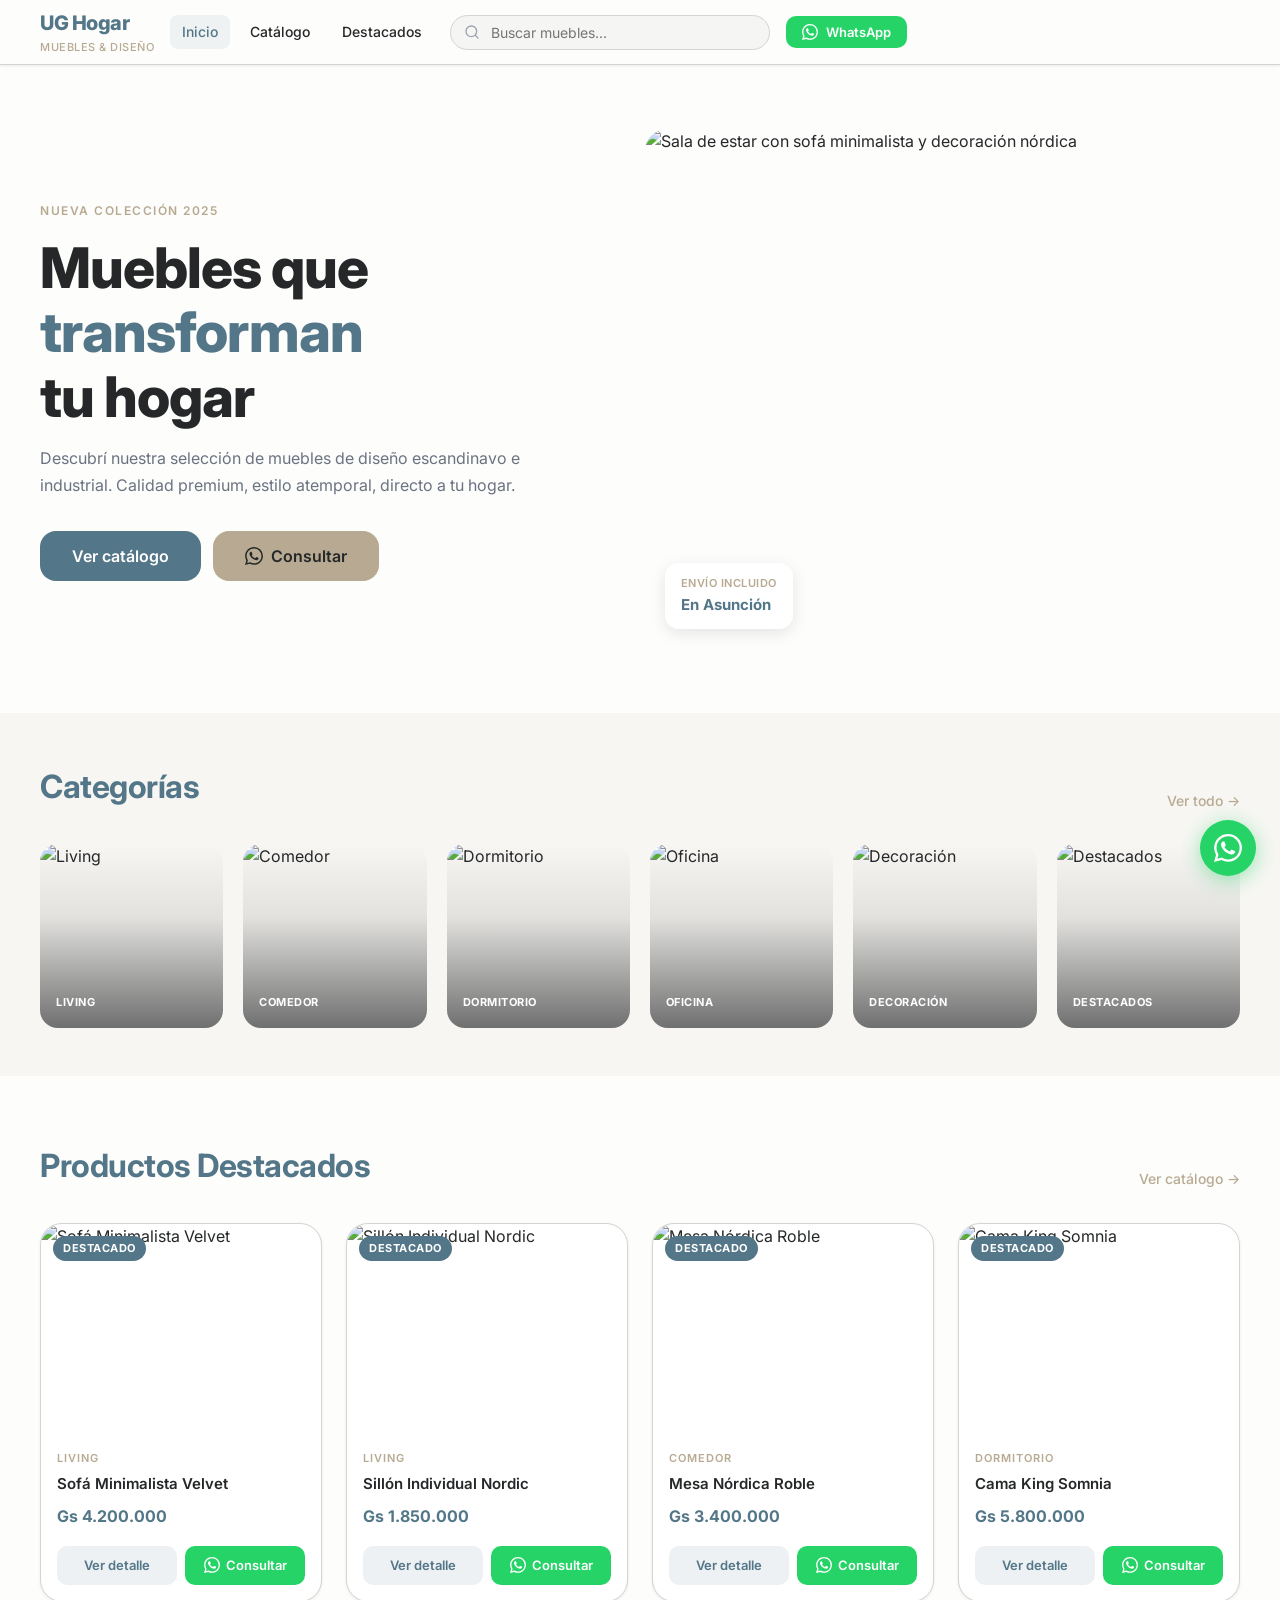
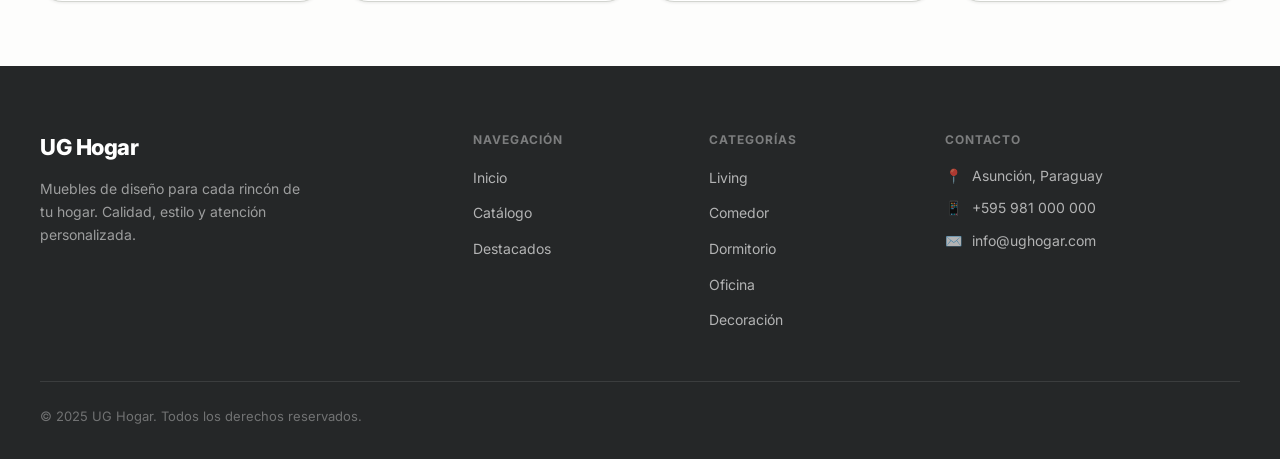
==== index.html @ c54aaab2 "first commit" ====
<!DOCTYPE html>
<html lang="es">
<head>
  <meta charset="UTF-8" />
  <meta name="viewport" content="width=device-width, initial-scale=1.0" />
  <title>UG Hogar — Catálogo de Muebles</title>
  <meta name="description" content="Descubrí nuestra colección de muebles modernos para cada ambiente del hogar. Contactanos por WhatsApp." />
  <link rel="preconnect" href="https://fonts.googleapis.com" />
  <link rel="preconnect" href="https://fonts.gstatic.com" crossorigin />
  <link href="https://fonts.googleapis.com/css2?family=Inter:wght@400;500;600;700;800&display=swap" rel="stylesheet" />
  <link rel="stylesheet" href="assets/css/styles.css" />
</head>
<body data-page="home">

  <!-- ===== HEADER ===== -->
  <header class="header">
    <div class="container">
      <div class="header__inner">
        <a href="index.html" class="header__logo">
          <div>
            <div class="header__logo-text">UG Hogar</div>
            <div class="header__logo-sub">Muebles & Diseño</div>
          </div>
        </a>

        <nav class="header__nav" aria-label="Navegación principal">
          <a href="index.html" class="header__nav-link header__nav-link--active">Inicio</a>
          <a href="pages/catalog.html" class="header__nav-link">Catálogo</a>
          <a href="pages/catalog.html?category=Destacados" class="header__nav-link">Destacados</a>
        </nav>

        <div class="header__search">
          <svg class="header__search-icon" width="16" height="16" viewBox="0 0 24 24" fill="none" stroke="currentColor" stroke-width="2" stroke-linecap="round" stroke-linejoin="round" aria-hidden="true">
            <circle cx="11" cy="11" r="8"/><path d="m21 21-4.35-4.35"/>
          </svg>
          <input
            type="search"
            class="header__search-input"
            placeholder="Buscar muebles..."
            aria-label="Buscar productos"
            id="header-search"
          />
        </div>

        <a
          href="https://wa.me/595981000000"
          class="btn btn--whatsapp btn--sm header__cta"
          target="_blank"
          rel="noopener"
          aria-label="Contactar por WhatsApp"
        >
          <svg width="16" height="16" viewBox="0 0 24 24" fill="currentColor" aria-hidden="true"><path d="M17.472 14.382c-.297-.149-1.758-.867-2.03-.967-.273-.099-.471-.148-.67.15-.197.297-.767.966-.94 1.164-.173.199-.347.223-.644.075-.297-.15-1.255-.463-2.39-1.475-.883-.788-1.48-1.761-1.653-2.059-.173-.297-.018-.458.13-.606.134-.133.298-.347.446-.52.149-.174.198-.298.298-.497.099-.198.05-.371-.025-.52-.075-.149-.669-1.612-.916-2.207-.242-.579-.487-.5-.669-.51-.173-.008-.371-.01-.57-.01-.198 0-.52.074-.792.372-.272.297-1.04 1.016-1.04 2.479 0 1.462 1.065 2.875 1.213 3.074.149.198 2.096 3.2 5.077 4.487.709.306 1.262.489 1.694.625.712.227 1.36.195 1.871.118.571-.085 1.758-.719 2.006-1.413.248-.694.248-1.289.173-1.413-.074-.124-.272-.198-.57-.347m-5.421 7.403h-.004a9.87 9.87 0 01-5.031-1.378l-.361-.214-3.741.982.998-3.648-.235-.374a9.86 9.86 0 01-1.51-5.26c.001-5.45 4.436-9.884 9.888-9.884 2.64 0 5.122 1.03 6.988 2.898a9.825 9.825 0 012.893 6.994c-.003 5.45-4.437 9.884-9.885 9.884m8.413-18.297A11.815 11.815 0 0012.05 0C5.495 0 .16 5.335.157 11.892c0 2.096.547 4.142 1.588 5.945L.057 24l6.305-1.654a11.882 11.882 0 005.683 1.448h.005c6.554 0 11.89-5.335 11.893-11.893a11.821 11.821 0 00-3.48-8.413z"/></svg>
          WhatsApp
        </a>

        <button class="header__menu-btn" id="menu-btn" aria-label="Abrir menú">
          <svg width="22" height="22" viewBox="0 0 24 24" fill="none" stroke="currentColor" stroke-width="2" stroke-linecap="round" stroke-linejoin="round" aria-hidden="true">
            <line x1="3" y1="6" x2="21" y2="6"/><line x1="3" y1="12" x2="21" y2="12"/><line x1="3" y1="18" x2="21" y2="18"/>
          </svg>
        </button>
      </div>
    </div>
  </header>

  <!-- ===== MOBILE MENU ===== -->
  <div class="mobile-menu" id="mobile-menu" role="dialog" aria-label="Menú de navegación">
    <div class="mobile-menu__panel">
      <button class="mobile-menu__close" id="menu-close" aria-label="Cerrar menú">
        <svg width="22" height="22" viewBox="0 0 24 24" fill="none" stroke="currentColor" stroke-width="2" stroke-linecap="round" stroke-linejoin="round" aria-hidden="true">
          <line x1="18" y1="6" x2="6" y2="18"/><line x1="6" y1="6" x2="18" y2="18"/>
        </svg>
      </button>
      <a href="index.html" class="mobile-menu__link">Inicio</a>
      <a href="pages/catalog.html" class="mobile-menu__link">Catálogo</a>
      <a href="pages/catalog.html?category=Destacados" class="mobile-menu__link">Destacados</a>
      <a href="https://wa.me/595981000000" class="mobile-menu__link" target="_blank" rel="noopener">WhatsApp</a>
    </div>
  </div>

  <main>
    <!-- ===== HERO ===== -->
    <section class="hero">
      <div class="container">
        <div class="hero__inner">
          <div class="hero__content">
            <span class="hero__eyebrow">Nueva Colección 2025</span>
            <h1 class="hero__title">
              Muebles que<br>
              <span>transforman</span><br>
              tu hogar
            </h1>
            <p class="hero__description">
              Descubrí nuestra selección de muebles de diseño escandinavo e industrial.
              Calidad premium, estilo atemporal, directo a tu hogar.
            </p>
            <div class="hero__actions">
              <a href="pages/catalog.html" class="btn btn--primary btn--lg">
                Ver catálogo
              </a>
              <a
                href="https://wa.me/595981000000?text=Hola,%20me%20gustaría%20conocer%20más%20sobre%20sus%20productos."
                class="btn btn--secondary btn--lg"
                target="_blank"
                rel="noopener"
              >
                <svg width="18" height="18" viewBox="0 0 24 24" fill="currentColor" aria-hidden="true"><path d="M17.472 14.382c-.297-.149-1.758-.867-2.03-.967-.273-.099-.471-.148-.67.15-.197.297-.767.966-.94 1.164-.173.199-.347.223-.644.075-.297-.15-1.255-.463-2.39-1.475-.883-.788-1.48-1.761-1.653-2.059-.173-.297-.018-.458.13-.606.134-.133.298-.347.446-.52.149-.174.198-.298.298-.497.099-.198.05-.371-.025-.52-.075-.149-.669-1.612-.916-2.207-.242-.579-.487-.5-.669-.51-.173-.008-.371-.01-.57-.01-.198 0-.52.074-.792.372-.272.297-1.04 1.016-1.04 2.479 0 1.462 1.065 2.875 1.213 3.074.149.198 2.096 3.2 5.077 4.487.709.306 1.262.489 1.694.625.712.227 1.36.195 1.871.118.571-.085 1.758-.719 2.006-1.413.248-.694.248-1.289.173-1.413-.074-.124-.272-.198-.57-.347m-5.421 7.403h-.004a9.87 9.87 0 01-5.031-1.378l-.361-.214-3.741.982.998-3.648-.235-.374a9.86 9.86 0 01-1.51-5.26c.001-5.45 4.436-9.884 9.888-9.884 2.64 0 5.122 1.03 6.988 2.898a9.825 9.825 0 012.893 6.994c-.003 5.45-4.437 9.884-9.885 9.884m8.413-18.297A11.815 11.815 0 0012.05 0C5.495 0 .16 5.335.157 11.892c0 2.096.547 4.142 1.588 5.945L.057 24l6.305-1.654a11.882 11.882 0 005.683 1.448h.005c6.554 0 11.89-5.335 11.893-11.893a11.821 11.821 0 00-3.48-8.413z"/></svg>
                Consultar
              </a>
            </div>
          </div>

          <div class="hero__image-wrap">
            <img
              src="https://images.unsplash.com/photo-1555041469-a586c61ea9bc?w=1200&q=85"
              alt="Sala de estar con sofá minimalista y decoración nórdica"
              class="hero__image"
              loading="eager"
            />
            <div class="hero__badge">
              <div class="hero__badge-label">Envío incluido</div>
              <div class="hero__badge-value">En Asunción</div>
            </div>
          </div>
        </div>
      </div>
    </section>

    <!-- ===== CATEGORIES ===== -->
    <section class="categories">
      <div class="container">
        <div class="section-header">
          <h2 class="section-header__title">Categorías</h2>
          <a href="pages/catalog.html" class="section-header__link">Ver todo →</a>
        </div>

        <div class="categories__grid">
          <a href="pages/catalog.html?category=Living" class="category-card">
            <img
              src="https://images.unsplash.com/photo-1555041469-a586c61ea9bc?w=400&q=70"
              alt="Living"
              class="category-card__image"
              loading="lazy"
            />
            <div class="category-card__overlay"></div>
            <span class="category-card__label">Living</span>
          </a>

          <a href="pages/catalog.html?category=Comedor" class="category-card">
            <img
              src="https://images.unsplash.com/photo-1617806118233-18e1de247200?w=400&q=70"
              alt="Comedor"
              class="category-card__image"
              loading="lazy"
            />
            <div class="category-card__overlay"></div>
            <span class="category-card__label">Comedor</span>
          </a>

          <a href="pages/catalog.html?category=Dormitorio" class="category-card">
            <img
              src="https://images.unsplash.com/photo-1505693314120-0d443867891c?w=400&q=70"
              alt="Dormitorio"
              class="category-card__image"
              loading="lazy"
            />
            <div class="category-card__overlay"></div>
            <span class="category-card__label">Dormitorio</span>
          </a>

          <a href="pages/catalog.html?category=Oficina" class="category-card">
            <img
              src="https://images.unsplash.com/photo-1593642632559-0c6d3fc62b89?w=400&q=70"
              alt="Oficina"
              class="category-card__image"
              loading="lazy"
            />
            <div class="category-card__overlay"></div>
            <span class="category-card__label">Oficina</span>
          </a>

          <a href="pages/catalog.html?category=Decoración" class="category-card">
            <img
              src="https://images.unsplash.com/photo-1507003211169-0a1dd7228f2d?w=400&q=70"
              alt="Decoración"
              class="category-card__image"
              loading="lazy"
            />
            <div class="category-card__overlay"></div>
            <span class="category-card__label">Decoración</span>
          </a>

          <a href="pages/catalog.html?category=Destacados" class="category-card">
            <img
              src="https://images.unsplash.com/photo-1586023492125-27b2c045efd7?w=400&q=70"
              alt="Destacados"
              class="category-card__image"
              loading="lazy"
            />
            <div class="category-card__overlay"></div>
            <span class="category-card__label">Destacados</span>
          </a>
        </div>
      </div>
    </section>

    <!-- ===== FEATURED PRODUCTS ===== -->
    <section class="featured">
      <div class="container">
        <div class="section-header">
          <h2 class="section-header__title">Productos Destacados</h2>
          <a href="pages/catalog.html" class="section-header__link">Ver catálogo →</a>
        </div>
        <div class="product-grid" id="featured-products">
          <!-- JS renders here -->
        </div>
      </div>
    </section>
  </main>

  <!-- ===== FOOTER ===== -->
  <footer class="footer">
    <div class="container">
      <div class="footer__grid">
        <div>
          <div class="footer__brand-name">UG Hogar</div>
          <p class="footer__brand-desc">
            Muebles de diseño para cada rincón de tu hogar.
            Calidad, estilo y atención personalizada.
          </p>
        </div>

        <div>
          <p class="footer__col-title">Navegación</p>
          <ul class="footer__links">
            <li><a href="index.html" class="footer__link">Inicio</a></li>
            <li><a href="pages/catalog.html" class="footer__link">Catálogo</a></li>
            <li><a href="pages/catalog.html?category=Destacados" class="footer__link">Destacados</a></li>
          </ul>
        </div>

        <div>
          <p class="footer__col-title">Categorías</p>
          <ul class="footer__links">
            <li><a href="pages/catalog.html?category=Living" class="footer__link">Living</a></li>
            <li><a href="pages/catalog.html?category=Comedor" class="footer__link">Comedor</a></li>
            <li><a href="pages/catalog.html?category=Dormitorio" class="footer__link">Dormitorio</a></li>
            <li><a href="pages/catalog.html?category=Oficina" class="footer__link">Oficina</a></li>
            <li><a href="pages/catalog.html?category=Decoración" class="footer__link">Decoración</a></li>
          </ul>
        </div>

        <div>
          <p class="footer__col-title">Contacto</p>
          <div class="footer__contact-item">
            <span>📍</span>
            <span>Asunción, Paraguay</span>
          </div>
          <div class="footer__contact-item">
            <span>📱</span>
            <a href="https://wa.me/595981000000" class="footer__link" target="_blank" rel="noopener">+595 981 000 000</a>
          </div>
          <div class="footer__contact-item">
            <span>✉️</span>
            <a href="mailto:info@ughogar.com" class="footer__link">info@ughogar.com</a>
          </div>
        </div>
      </div>

      <div class="footer__bottom">
        <p class="footer__copyright">© 2025 UG Hogar. Todos los derechos reservados.</p>
      </div>
    </div>
  </footer>

  <!-- ===== WhatsApp FAB ===== -->
  <a
    href="https://wa.me/595981000000?text=Hola,%20me%20gustaría%20conocer%20más%20sobre%20sus%20productos."
    class="whatsapp-fab"
    target="_blank"
    rel="noopener"
    aria-label="Contactar por WhatsApp"
  >
    <svg viewBox="0 0 24 24" fill="white" aria-hidden="true"><path d="M17.472 14.382c-.297-.149-1.758-.867-2.03-.967-.273-.099-.471-.148-.67.15-.197.297-.767.966-.94 1.164-.173.199-.347.223-.644.075-.297-.15-1.255-.463-2.39-1.475-.883-.788-1.48-1.761-1.653-2.059-.173-.297-.018-.458.13-.606.134-.133.298-.347.446-.52.149-.174.198-.298.298-.497.099-.198.05-.371-.025-.52-.075-.149-.669-1.612-.916-2.207-.242-.579-.487-.5-.669-.51-.173-.008-.371-.01-.57-.01-.198 0-.52.074-.792.372-.272.297-1.04 1.016-1.04 2.479 0 1.462 1.065 2.875 1.213 3.074.149.198 2.096 3.2 5.077 4.487.709.306 1.262.489 1.694.625.712.227 1.36.195 1.871.118.571-.085 1.758-.719 2.006-1.413.248-.694.248-1.289.173-1.413-.074-.124-.272-.198-.57-.347m-5.421 7.403h-.004a9.87 9.87 0 01-5.031-1.378l-.361-.214-3.741.982.998-3.648-.235-.374a9.86 9.86 0 01-1.51-5.26c.001-5.45 4.436-9.884 9.888-9.884 2.64 0 5.122 1.03 6.988 2.898a9.825 9.825 0 012.893 6.994c-.003 5.45-4.437 9.884-9.885 9.884m8.413-18.297A11.815 11.815 0 0012.05 0C5.495 0 .16 5.335.157 11.892c0 2.096.547 4.142 1.588 5.945L.057 24l6.305-1.654a11.882 11.882 0 005.683 1.448h.005c6.554 0 11.89-5.335 11.893-11.893a11.821 11.821 0 00-3.48-8.413z"/></svg>
  </a>

  <!-- Scripts -->
  <script src="assets/js/data.js"></script>
  <script src="assets/js/utils.js"></script>
  <script src="assets/js/app.js"></script>

  <script>
    // Header search redirect to catalog
    document.getElementById("header-search").addEventListener("keydown", function(e) {
      if (e.key === "Enter" && this.value.trim()) {
        window.location.href = `pages/catalog.html?q=${encodeURIComponent(this.value.trim())}`;
      }
    });
  </script>

</body>
</html>
---- assets/css/styles.css ----
/* ============================================
   UG Hogar Catalog — styles.css
   Mobile-first, BEM naming
   ============================================ */

/* --- Variables & Reset --- */
:root {
  --primary: #537688;
  --secondary: #B8AA92;
  --text: #252728;
  --bg: #FDFDFC;
  --border: #D3D5D0;
  --whatsapp: #25D366;
  --whatsapp-dark: #1ebe5d;
  --shadow-sm: 0 1px 3px rgba(0,0,0,0.08);
  --shadow-md: 0 4px 16px rgba(0,0,0,0.10);
  --shadow-lg: 0 8px 32px rgba(0,0,0,0.13);
  --radius-card: 22px;
  --radius-btn: 14px;
  --radius-pill: 9999px;
  --transition: 220ms ease;
}

*, *::before, *::after {
  box-sizing: border-box;
  margin: 0;
  padding: 0;
}

html {
  scroll-behavior: smooth;
}

body {
  font-family: 'Inter', sans-serif;
  background: var(--bg);
  color: var(--text);
  font-size: 16px;
  line-height: 1.6;
  -webkit-font-smoothing: antialiased;
}

img {
  display: block;
  max-width: 100%;
}

a {
  color: inherit;
  text-decoration: none;
}

button {
  font-family: inherit;
  cursor: pointer;
  border: none;
  background: none;
}

ul, ol {
  list-style: none;
}

/* --- Container --- */
.container {
  width: 100%;
  max-width: 1280px;
  margin: 0 auto;
  padding: 0 16px;
}

@media (min-width: 640px) {
  .container {
    padding: 0 24px;
  }
}

@media (min-width: 1024px) {
  .container {
    padding: 0 40px;
  }
}

/* --- Buttons --- */
.btn {
  display: inline-flex;
  align-items: center;
  justify-content: center;
  gap: 8px;
  padding: 12px 24px;
  border-radius: var(--radius-btn);
  font-size: 15px;
  font-weight: 600;
  line-height: 1;
  transition: background var(--transition), color var(--transition), transform var(--transition), box-shadow var(--transition);
  white-space: nowrap;
  cursor: pointer;
  border: none;
  text-decoration: none;
}

.btn--primary {
  background: var(--primary);
  color: #fff;
}

.btn--primary:hover {
  background: #456676;
  transform: translateY(-1px);
  box-shadow: var(--shadow-md);
}

.btn--secondary {
  background: var(--secondary);
  color: var(--text);
}

.btn--secondary:hover {
  background: #a89b85;
  transform: translateY(-1px);
}

.btn--outline {
  background: transparent;
  color: var(--primary);
  border: 2px solid var(--primary);
}

.btn--outline:hover {
  background: var(--primary);
  color: #fff;
}

.btn--whatsapp {
  background: var(--whatsapp);
  color: #fff;
}

.btn--whatsapp:hover {
  background: var(--whatsapp-dark);
  transform: translateY(-1px);
  box-shadow: 0 4px 16px rgba(37,211,102,0.35);
}

.btn--lg {
  padding: 16px 32px;
  font-size: 16px;
  border-radius: 16px;
}

.btn--sm {
  padding: 8px 16px;
  font-size: 13px;
  border-radius: 10px;
}

/* --- Header --- */
.header {
  position: sticky;
  top: 0;
  z-index: 100;
  background: var(--bg);
  border-bottom: 1px solid var(--border);
  box-shadow: var(--shadow-sm);
}

.header__inner {
  display: flex;
  align-items: center;
  gap: 16px;
  height: 64px;
}

.header__logo {
  display: flex;
  align-items: center;
  gap: 10px;
  flex-shrink: 0;
  text-decoration: none;
}

.header__logo-text {
  font-size: 20px;
  font-weight: 800;
  color: var(--primary);
  letter-spacing: -0.5px;
}

.header__logo-sub {
  font-size: 11px;
  font-weight: 500;
  color: var(--secondary);
  letter-spacing: 0.5px;
  text-transform: uppercase;
}

.header__nav {
  display: none;
  align-items: center;
  gap: 8px;
}

.header__nav-link {
  font-size: 14px;
  font-weight: 500;
  color: var(--text);
  padding: 6px 12px;
  border-radius: 8px;
  transition: color var(--transition), background var(--transition);
}

.header__nav-link:hover,
.header__nav-link--active {
  color: var(--primary);
  background: rgba(83,118,136,0.08);
}

.header__search {
  flex: 1;
  max-width: 320px;
  position: relative;
  margin-left: auto;
}

.header__search-input {
  width: 100%;
  padding: 8px 16px 8px 40px;
  border: 1.5px solid var(--border);
  border-radius: var(--radius-pill);
  font-size: 14px;
  font-family: inherit;
  background: #f5f5f4;
  color: var(--text);
  transition: border-color var(--transition), background var(--transition);
  outline: none;
}

.header__search-input:focus {
  border-color: var(--primary);
  background: #fff;
}

.header__search-icon {
  position: absolute;
  left: 14px;
  top: 50%;
  transform: translateY(-50%);
  color: #9ca3af;
  pointer-events: none;
}

.header__cta {
  display: none;
}

.header__menu-btn {
  display: flex;
  align-items: center;
  justify-content: center;
  padding: 8px;
  border-radius: 8px;
  color: var(--text);
  transition: background var(--transition);
}

.header__menu-btn:hover {
  background: rgba(0,0,0,0.05);
}

@media (min-width: 640px) {
  .header__logo-sub {
    display: block;
  }
}

@media (min-width: 1024px) {
  .header__nav {
    display: flex;
  }
  .header__cta {
    display: inline-flex;
    flex-shrink: 0;
  }
  .header__menu-btn {
    display: none;
  }
  .header__search {
    margin-left: 0;
  }
}

/* --- Hero Section --- */
.hero {
  padding: 40px 0;
  overflow: hidden;
}

.hero__inner {
  display: flex;
  flex-direction: column;
  gap: 32px;
}

.hero__content {
  order: 2;
}

.hero__eyebrow {
  display: inline-block;
  font-size: 12px;
  font-weight: 600;
  letter-spacing: 1.5px;
  text-transform: uppercase;
  color: var(--secondary);
  margin-bottom: 16px;
}

.hero__title {
  font-size: 36px;
  font-weight: 800;
  line-height: 1.15;
  color: var(--text);
  letter-spacing: -1px;
  margin-bottom: 16px;
}

.hero__title span {
  color: var(--primary);
}

.hero__description {
  font-size: 16px;
  color: #6b7280;
  line-height: 1.7;
  margin-bottom: 32px;
  max-width: 480px;
}

.hero__actions {
  display: flex;
  flex-wrap: wrap;
  gap: 12px;
}

.hero__image-wrap {
  order: 1;
  border-radius: var(--radius-card);
  overflow: hidden;
  aspect-ratio: 4/3;
  position: relative;
}

.hero__image {
  width: 100%;
  height: 100%;
  object-fit: cover;
  transition: transform 600ms ease;
}

.hero__image-wrap:hover .hero__image {
  transform: scale(1.03);
}

.hero__badge {
  position: absolute;
  bottom: 20px;
  left: 20px;
  background: rgba(255,255,255,0.92);
  backdrop-filter: blur(8px);
  border-radius: 14px;
  padding: 12px 16px;
  box-shadow: var(--shadow-md);
}

.hero__badge-label {
  font-size: 11px;
  font-weight: 600;
  text-transform: uppercase;
  letter-spacing: 0.5px;
  color: var(--secondary);
}

.hero__badge-value {
  font-size: 15px;
  font-weight: 700;
  color: var(--primary);
}

@media (min-width: 640px) {
  .hero__title {
    font-size: 48px;
  }
}

@media (min-width: 1024px) {
  .hero {
    padding: 64px 0;
  }
  .hero__inner {
    flex-direction: row;
    align-items: center;
    gap: 64px;
  }
  .hero__content {
    order: 1;
    flex: 1;
  }
  .hero__image-wrap {
    order: 2;
    flex: 1.1;
    aspect-ratio: unset;
    height: 520px;
  }
  .hero__title {
    font-size: 56px;
  }
}

/* --- Section Header --- */
.section-header {
  display: flex;
  align-items: flex-end;
  justify-content: space-between;
  gap: 16px;
  margin-bottom: 32px;
}

.section-header__title {
  font-size: 26px;
  font-weight: 700;
  color: var(--primary);
  letter-spacing: -0.5px;
}

.section-header__link {
  font-size: 14px;
  font-weight: 500;
  color: var(--secondary);
  white-space: nowrap;
  transition: color var(--transition);
}

.section-header__link:hover {
  color: var(--primary);
}

@media (min-width: 640px) {
  .section-header__title {
    font-size: 32px;
  }
}

/* --- Categories Section --- */
.categories {
  padding: 48px 0;
  background: #f7f6f3;
}

.categories__grid {
  display: grid;
  grid-template-columns: repeat(2, 1fr);
  gap: 16px;
}

.category-card {
  position: relative;
  aspect-ratio: 1;
  border-radius: 18px;
  overflow: hidden;
  cursor: pointer;
  text-decoration: none;
  display: block;
}

.category-card__image {
  width: 100%;
  height: 100%;
  object-fit: cover;
  transition: transform var(--transition);
}

.category-card:hover .category-card__image {
  transform: scale(1.06);
}

.category-card__overlay {
  position: absolute;
  inset: 0;
  background: linear-gradient(to top, rgba(37,39,40,0.65) 0%, rgba(37,39,40,0.10) 60%, transparent 100%);
  transition: background var(--transition);
}

.category-card:hover .category-card__overlay {
  background: linear-gradient(to top, rgba(37,39,40,0.75) 0%, rgba(37,39,40,0.20) 60%, transparent 100%);
}

.category-card__label {
  position: absolute;
  bottom: 16px;
  left: 16px;
  right: 16px;
  color: #fff;
  font-size: 13px;
  font-weight: 700;
  letter-spacing: 0.5px;
  text-transform: uppercase;
}

@media (min-width: 640px) {
  .categories__grid {
    grid-template-columns: repeat(3, 1fr);
  }
}

@media (min-width: 1024px) {
  .categories__grid {
    grid-template-columns: repeat(6, 1fr);
    gap: 20px;
  }
  .category-card__label {
    font-size: 11px;
  }
}

/* --- Featured Section --- */
.featured {
  padding: 64px 0;
}

/* --- Product Grid --- */
.product-grid {
  display: grid;
  grid-template-columns: 1fr;
  gap: 24px;
}

@media (min-width: 640px) {
  .product-grid {
    grid-template-columns: repeat(2, 1fr);
  }
}

@media (min-width: 1024px) {
  .product-grid {
    grid-template-columns: repeat(4, 1fr);
  }
}

/* --- Product Card --- */
.product-card {
  background: #fff;
  border-radius: var(--radius-card);
  overflow: hidden;
  box-shadow: var(--shadow-sm);
  transition: transform var(--transition), box-shadow var(--transition);
  display: flex;
  flex-direction: column;
  border: 1px solid var(--border);
}

.product-card:hover {
  transform: translateY(-4px);
  box-shadow: var(--shadow-lg);
}

.product-card__image-wrap {
  position: relative;
  aspect-ratio: 4/3;
  overflow: hidden;
  flex-shrink: 0;
}

.product-card__image {
  width: 100%;
  height: 100%;
  object-fit: cover;
  transition: transform 350ms ease;
}

.product-card:hover .product-card__image {
  transform: scale(1.05);
}

.product-card__badge {
  position: absolute;
  top: 12px;
  left: 12px;
  background: var(--primary);
  color: #fff;
  font-size: 11px;
  font-weight: 700;
  letter-spacing: 0.5px;
  text-transform: uppercase;
  padding: 4px 10px;
  border-radius: var(--radius-pill);
}

.product-card__body {
  padding: 16px;
  display: flex;
  flex-direction: column;
  gap: 6px;
  flex: 1;
}

.product-card__category {
  font-size: 11px;
  font-weight: 600;
  letter-spacing: 1px;
  text-transform: uppercase;
  color: var(--secondary);
}

.product-card__name {
  font-size: 15px;
  font-weight: 600;
  color: var(--text);
  line-height: 1.4;
  display: -webkit-box;
  -webkit-line-clamp: 2;
  -webkit-box-orient: vertical;
  overflow: hidden;
}

.product-card__price {
  font-size: 16px;
  font-weight: 700;
  color: var(--primary);
  margin-top: 4px;
}

.product-card__footer {
  padding: 0 16px 16px;
  display: grid;
  grid-template-columns: 1fr 1fr;
  gap: 8px;
}

.product-card__link {
  display: flex;
  align-items: center;
  justify-content: center;
  padding: 9px 12px;
  border-radius: 10px;
  font-size: 13px;
  font-weight: 600;
  background: rgba(83,118,136,0.10);
  color: var(--primary);
  transition: background var(--transition), color var(--transition);
  text-decoration: none;
}

.product-card__link:hover {
  background: var(--primary);
  color: #fff;
}

.product-card__whatsapp {
  display: flex;
  align-items: center;
  justify-content: center;
  gap: 6px;
  padding: 9px 12px;
  border-radius: 10px;
  font-size: 13px;
  font-weight: 600;
  background: var(--whatsapp);
  color: #fff;
  text-decoration: none;
  transition: background var(--transition);
}

.product-card__whatsapp:hover {
  background: var(--whatsapp-dark);
}

/* --- Filter Bar --- */
.filter-bar {
  display: flex;
  flex-wrap: wrap;
  gap: 8px;
  margin-bottom: 32px;
}

.filter-pill {
  padding: 8px 20px;
  border-radius: var(--radius-pill);
  border: 1.5px solid var(--border);
  font-size: 14px;
  font-weight: 500;
  color: var(--text);
  background: #fff;
  cursor: pointer;
  transition: all var(--transition);
  font-family: inherit;
}

.filter-pill:hover {
  border-color: var(--primary);
  color: var(--primary);
}

.filter-pill--active {
  background: var(--primary);
  border-color: var(--primary);
  color: #fff;
}

/* --- Catalog Page Header --- */
.page-header {
  padding: 40px 0 32px;
  border-bottom: 1px solid var(--border);
  margin-bottom: 40px;
}

.page-header__title {
  font-size: 32px;
  font-weight: 800;
  color: var(--primary);
  letter-spacing: -0.5px;
  margin-bottom: 8px;
}

.page-header__description {
  font-size: 16px;
  color: #6b7280;
}

/* --- Breadcrumb --- */
.breadcrumb {
  display: flex;
  align-items: center;
  gap: 8px;
  font-size: 14px;
  color: #9ca3af;
  margin-bottom: 24px;
}

.breadcrumb__item {
  color: #9ca3af;
  text-decoration: none;
  transition: color var(--transition);
}

.breadcrumb__item:hover {
  color: var(--primary);
}

.breadcrumb__item--active {
  color: var(--text);
  font-weight: 500;
}

.breadcrumb__sep {
  color: #d1d5db;
}

/* --- Catalog Search Bar --- */
.catalog-search {
  margin-bottom: 24px;
  position: relative;
}

.catalog-search__input {
  width: 100%;
  padding: 12px 20px 12px 48px;
  border: 1.5px solid var(--border);
  border-radius: var(--radius-pill);
  font-size: 15px;
  font-family: inherit;
  background: #fff;
  color: var(--text);
  outline: none;
  transition: border-color var(--transition);
}

.catalog-search__input:focus {
  border-color: var(--primary);
  box-shadow: 0 0 0 3px rgba(83,118,136,0.12);
}

.catalog-search__icon {
  position: absolute;
  left: 18px;
  top: 50%;
  transform: translateY(-50%);
  color: #9ca3af;
  pointer-events: none;
}

/* --- Product Detail --- */
.product-detail {
  padding: 40px 0 64px;
}

.product-detail__grid {
  display: grid;
  grid-template-columns: 1fr;
  gap: 40px;
}

.product-detail__gallery {
  /* gallery container */
}

.product-detail__main-image-wrap {
  border-radius: var(--radius-card);
  overflow: hidden;
  aspect-ratio: 4/3;
  background: #f0eeea;
  margin-bottom: 12px;
}

.product-detail__main-image {
  width: 100%;
  height: 100%;
  object-fit: cover;
}

.product-detail__thumbs {
  display: flex;
  gap: 10px;
  flex-wrap: wrap;
}

.product-detail__thumb {
  width: 72px;
  height: 72px;
  border-radius: 12px;
  overflow: hidden;
  border: 2px solid transparent;
  cursor: pointer;
  transition: border-color var(--transition);
  flex-shrink: 0;
}

.product-detail__thumb:hover,
.product-detail__thumb--active {
  border-color: var(--primary);
}

.product-detail__thumb img {
  width: 100%;
  height: 100%;
  object-fit: cover;
}

.product-detail__info {
  display: flex;
  flex-direction: column;
  gap: 16px;
}

.product-detail__category {
  font-size: 12px;
  font-weight: 700;
  letter-spacing: 1.5px;
  text-transform: uppercase;
  color: var(--secondary);
}

.product-detail__name {
  font-size: 28px;
  font-weight: 800;
  color: var(--text);
  letter-spacing: -0.5px;
  line-height: 1.2;
}

.product-detail__price {
  font-size: 28px;
  font-weight: 700;
  color: var(--primary);
}

.product-detail__divider {
  height: 1px;
  background: var(--border);
}

.product-detail__description {
  font-size: 16px;
  color: #4b5563;
  line-height: 1.75;
}

.product-detail__cta {
  display: flex;
  flex-direction: column;
  gap: 12px;
  margin-top: 8px;
}

@media (min-width: 1024px) {
  .product-detail__grid {
    grid-template-columns: 7fr 5fr;
    gap: 64px;
  }
  .product-detail__name {
    font-size: 36px;
  }
  .product-detail__cta {
    flex-direction: row;
  }
}

/* --- Related Products --- */
.related {
  padding: 64px 0;
  background: #f7f6f3;
  border-top: 1px solid var(--border);
}

/* --- Footer --- */
.footer {
  background: var(--text);
  color: rgba(255,255,255,0.75);
  padding: 64px 0 32px;
}

.footer__grid {
  display: grid;
  grid-template-columns: 1fr;
  gap: 40px;
  margin-bottom: 48px;
}

.footer__brand-name {
  font-size: 22px;
  font-weight: 800;
  color: #fff;
  letter-spacing: -0.5px;
  margin-bottom: 12px;
}

.footer__brand-desc {
  font-size: 14px;
  line-height: 1.65;
  color: rgba(255,255,255,0.55);
  max-width: 260px;
}

.footer__col-title {
  font-size: 12px;
  font-weight: 700;
  letter-spacing: 1px;
  text-transform: uppercase;
  color: rgba(255,255,255,0.4);
  margin-bottom: 16px;
}

.footer__links {
  display: flex;
  flex-direction: column;
  gap: 10px;
}

.footer__link {
  font-size: 14px;
  color: rgba(255,255,255,0.65);
  text-decoration: none;
  transition: color var(--transition);
}

.footer__link:hover {
  color: #fff;
}

.footer__contact-item {
  display: flex;
  align-items: flex-start;
  gap: 10px;
  font-size: 14px;
  color: rgba(255,255,255,0.65);
  margin-bottom: 10px;
}

.footer__bottom {
  border-top: 1px solid rgba(255,255,255,0.10);
  padding-top: 24px;
  display: flex;
  flex-direction: column;
  gap: 8px;
  align-items: flex-start;
}

.footer__copyright {
  font-size: 13px;
  color: rgba(255,255,255,0.35);
}

@media (min-width: 640px) {
  .footer__grid {
    grid-template-columns: repeat(2, 1fr);
  }
}

@media (min-width: 1024px) {
  .footer__grid {
    grid-template-columns: 2fr 1fr 1fr 1.5fr;
  }
  .footer__bottom {
    flex-direction: row;
    justify-content: space-between;
    align-items: center;
  }
}

/* --- WhatsApp FAB --- */
.whatsapp-fab {
  position: fixed;
  bottom: 24px;
  right: 24px;
  z-index: 200;
  width: 56px;
  height: 56px;
  border-radius: 50%;
  background: var(--whatsapp);
  color: #fff;
  display: flex;
  align-items: center;
  justify-content: center;
  box-shadow: 0 4px 20px rgba(37,211,102,0.45);
  transition: transform var(--transition), box-shadow var(--transition);
  text-decoration: none;
}

.whatsapp-fab:hover {
  transform: scale(1.10);
  box-shadow: 0 6px 28px rgba(37,211,102,0.60);
}

.whatsapp-fab svg {
  width: 28px;
  height: 28px;
  fill: #fff;
}

/* --- Empty & Error States --- */
.empty-state {
  grid-column: 1 / -1;
  text-align: center;
  padding: 80px 24px;
}

.empty-state__icon {
  font-size: 48px;
  margin-bottom: 16px;
  opacity: 0.4;
}

.empty-state__title {
  font-size: 20px;
  font-weight: 700;
  color: var(--text);
  margin-bottom: 8px;
}

.empty-state__description {
  font-size: 15px;
  color: #9ca3af;
  margin-bottom: 24px;
}

/* --- Catalog Layout --- */
.catalog-section {
  padding: 40px 0 80px;
}

/* --- Mobile menu (simple overlay) --- */
.mobile-menu {
  display: none;
  position: fixed;
  inset: 0;
  z-index: 150;
  background: rgba(0,0,0,0.5);
}

.mobile-menu--open {
  display: block;
}

.mobile-menu__panel {
  position: absolute;
  top: 0;
  right: 0;
  bottom: 0;
  width: min(320px, 100%);
  background: var(--bg);
  padding: 24px;
  display: flex;
  flex-direction: column;
  gap: 8px;
  overflow-y: auto;
}

.mobile-menu__close {
  align-self: flex-end;
  padding: 8px;
  border-radius: 8px;
  margin-bottom: 8px;
}

.mobile-menu__link {
  display: block;
  padding: 12px 16px;
  font-size: 16px;
  font-weight: 500;
  border-radius: 10px;
  color: var(--text);
  text-decoration: none;
  transition: background var(--transition), color var(--transition);
}

.mobile-menu__link:hover {
  background: rgba(83,118,136,0.08);
  color: var(--primary);
}

/* --- Utility --- */
.visually-hidden {
  position: absolute;
  width: 1px;
  height: 1px;
  padding: 0;
  margin: -1px;
  overflow: hidden;
  clip: rect(0,0,0,0);
  white-space: nowrap;
  border: 0;
}
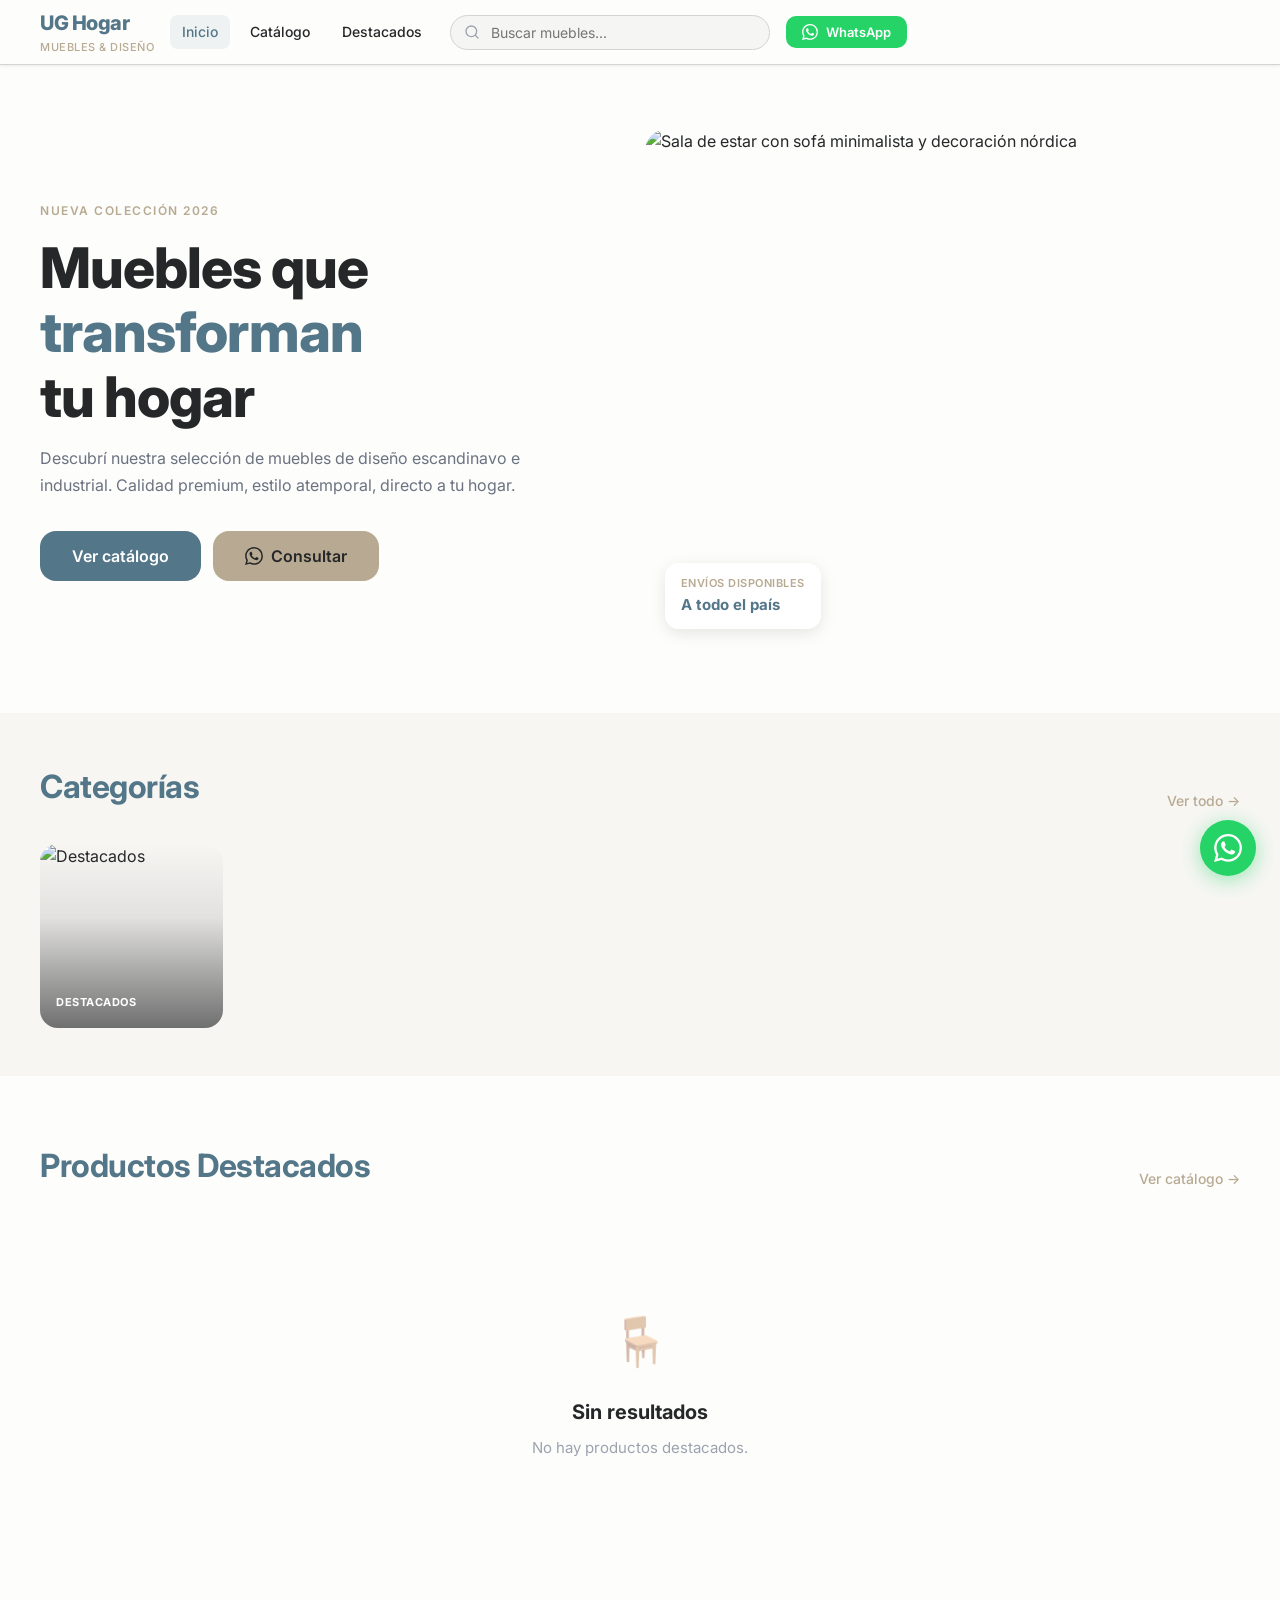
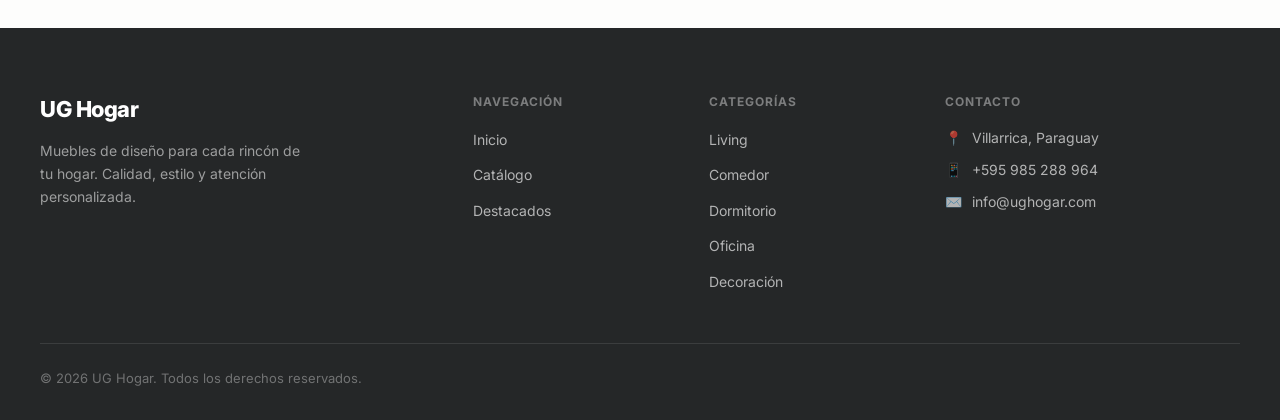
==== commit 07370c90: "ajustes visuales" ====
--- a/index.html
+++ b/index.html
@@ -43,7 +43,7 @@
         </div>
 
         <a
-          href="https://wa.me/595981000000"
+          href="https://wa.me/595985288964"
           class="btn btn--whatsapp btn--sm header__cta"
           target="_blank"
           rel="noopener"
@@ -73,7 +73,7 @@
       <a href="index.html" class="mobile-menu__link">Inicio</a>
       <a href="pages/catalog.html" class="mobile-menu__link">Catálogo</a>
       <a href="pages/catalog.html?category=Destacados" class="mobile-menu__link">Destacados</a>
-      <a href="https://wa.me/595981000000" class="mobile-menu__link" target="_blank" rel="noopener">WhatsApp</a>
+      <a href="https://wa.me/595985288964" class="mobile-menu__link" target="_blank" rel="noopener">WhatsApp</a>
     </div>
   </div>
 
@@ -83,7 +83,7 @@
       <div class="container">
         <div class="hero__inner">
           <div class="hero__content">
-            <span class="hero__eyebrow">Nueva Colección 2025</span>
+            <span class="hero__eyebrow">Nueva Colección 2026</span>
             <h1 class="hero__title">
               Muebles que<br>
               <span>transforman</span><br>
@@ -98,7 +98,7 @@
                 Ver catálogo
               </a>
               <a
-                href="https://wa.me/595981000000?text=Hola,%20me%20gustaría%20conocer%20más%20sobre%20sus%20productos."
+                href="https://wa.me/595985288964?text=Hola,%20me%20gustaría%20conocer%20más%20sobre%20sus%20productos."
                 class="btn btn--secondary btn--lg"
                 target="_blank"
                 rel="noopener"
@@ -117,8 +117,8 @@
               loading="eager"
             />
             <div class="hero__badge">
-              <div class="hero__badge-label">Envío incluido</div>
-              <div class="hero__badge-value">En Asunción</div>
+              <div class="hero__badge-label">Envíos disponibles</div>
+              <div class="hero__badge-value">A todo el país</div>
             </div>
           </div>
         </div>
@@ -133,72 +133,8 @@
           <a href="pages/catalog.html" class="section-header__link">Ver todo →</a>
         </div>
 
-        <div class="categories__grid">
-          <a href="pages/catalog.html?category=Living" class="category-card">
-            <img
-              src="https://images.unsplash.com/photo-1555041469-a586c61ea9bc?w=400&q=70"
-              alt="Living"
-              class="category-card__image"
-              loading="lazy"
-            />
-            <div class="category-card__overlay"></div>
-            <span class="category-card__label">Living</span>
-          </a>
-
-          <a href="pages/catalog.html?category=Comedor" class="category-card">
-            <img
-              src="https://images.unsplash.com/photo-1617806118233-18e1de247200?w=400&q=70"
-              alt="Comedor"
-              class="category-card__image"
-              loading="lazy"
-            />
-            <div class="category-card__overlay"></div>
-            <span class="category-card__label">Comedor</span>
-          </a>
-
-          <a href="pages/catalog.html?category=Dormitorio" class="category-card">
-            <img
-              src="https://images.unsplash.com/photo-1505693314120-0d443867891c?w=400&q=70"
-              alt="Dormitorio"
-              class="category-card__image"
-              loading="lazy"
-            />
-            <div class="category-card__overlay"></div>
-            <span class="category-card__label">Dormitorio</span>
-          </a>
-
-          <a href="pages/catalog.html?category=Oficina" class="category-card">
-            <img
-              src="https://images.unsplash.com/photo-1593642632559-0c6d3fc62b89?w=400&q=70"
-              alt="Oficina"
-              class="category-card__image"
-              loading="lazy"
-            />
-            <div class="category-card__overlay"></div>
-            <span class="category-card__label">Oficina</span>
-          </a>
-
-          <a href="pages/catalog.html?category=Decoración" class="category-card">
-            <img
-              src="https://images.unsplash.com/photo-1507003211169-0a1dd7228f2d?w=400&q=70"
-              alt="Decoración"
-              class="category-card__image"
-              loading="lazy"
-            />
-            <div class="category-card__overlay"></div>
-            <span class="category-card__label">Decoración</span>
-          </a>
-
-          <a href="pages/catalog.html?category=Destacados" class="category-card">
-            <img
-              src="https://images.unsplash.com/photo-1586023492125-27b2c045efd7?w=400&q=70"
-              alt="Destacados"
-              class="category-card__image"
-              loading="lazy"
-            />
-            <div class="category-card__overlay"></div>
-            <span class="category-card__label">Destacados</span>
-          </a>
+        <div class="categories__grid" id="categories-grid">
+          <!-- JS renders here -->
         </div>
       </div>
     </section>
@@ -253,11 +189,11 @@
           <p class="footer__col-title">Contacto</p>
           <div class="footer__contact-item">
             <span>📍</span>
-            <span>Asunción, Paraguay</span>
+            <span>Villarrica, Paraguay</span>
           </div>
           <div class="footer__contact-item">
             <span>📱</span>
-            <a href="https://wa.me/595981000000" class="footer__link" target="_blank" rel="noopener">+595 981 000 000</a>
+            <a href="https://wa.me/595985288964" class="footer__link" target="_blank" rel="noopener">+595 985 288 964</a>
           </div>
           <div class="footer__contact-item">
             <span>✉️</span>
@@ -267,14 +203,14 @@
       </div>
 
       <div class="footer__bottom">
-        <p class="footer__copyright">© 2025 UG Hogar. Todos los derechos reservados.</p>
+        <p class="footer__copyright">© 2026 UG Hogar. Todos los derechos reservados.</p>
       </div>
     </div>
   </footer>
 
   <!-- ===== WhatsApp FAB ===== -->
   <a
-    href="https://wa.me/595981000000?text=Hola,%20me%20gustaría%20conocer%20más%20sobre%20sus%20productos."
+    href="https://wa.me/595985288964?text=Hola,%20me%20gustaría%20conocer%20más%20sobre%20sus%20productos."
     class="whatsapp-fab"
     target="_blank"
     rel="noopener"
@@ -284,8 +220,21 @@
   </a>
 
   <!-- Scripts -->
-  <script src="assets/js/data.js"></script>
-  <script src="assets/js/utils.js"></script>
+  <script src="https://cdn.jsdelivr.net/npm/@supabase/supabase-js@2/dist/umd/supabase.js"></script>
+  <script src="assets/js/config/env.js"></script>
+  <script src="assets/js/services/supabase-client.js"></script>
+  <script src="assets/js/services/cloudinary-service.js"></script>
+  <script src="assets/js/services/supabase-service.js"></script>
+  <script src="assets/js/repositories/category-repository.js"></script>
+  <script src="assets/js/repositories/product-repository.js"></script>
+  <script src="assets/js/mappers/category-mapper.js"></script>
+  <script src="assets/js/mappers/product-mapper.js"></script>
+  <script src="assets/js/services/category-service.js"></script>
+  <script src="assets/js/services/product-service.js"></script>
+  <script src="assets/js/services/catalog-service.js"></script>
+  <script src="assets/js/utils/formatters.js"></script>
+  <script src="assets/js/utils/helpers.js"></script>
+  <script src="assets/js/utils/dom.js"></script>
   <script src="assets/js/app.js"></script>
 
   <script>
--- a/assets/css/styles.css
+++ b/assets/css/styles.css
@@ -1129,3 +1129,28 @@
   white-space: nowrap;
   border: 0;
 }
+
+/* ============================================
+   Skeleton loading states
+   ============================================ */
+.product-card--skeleton .product-card__image-wrap {
+  background: var(--border);
+  min-height: 240px;
+}
+
+.skeleton-line {
+  height: 14px;
+  background: linear-gradient(90deg, var(--border) 25%, #e8e9e6 50%, var(--border) 75%);
+  background-size: 200% 100%;
+  animation: shimmer 1.4s infinite;
+  border-radius: 6px;
+  margin-bottom: 10px;
+}
+
+.skeleton-line--short { width: 40%; }
+.skeleton-line--price { width: 55%; margin-top: 8px; }
+
+@keyframes shimmer {
+  0%   { background-position: 200% 0; }
+  100% { background-position: -200% 0; }
+}
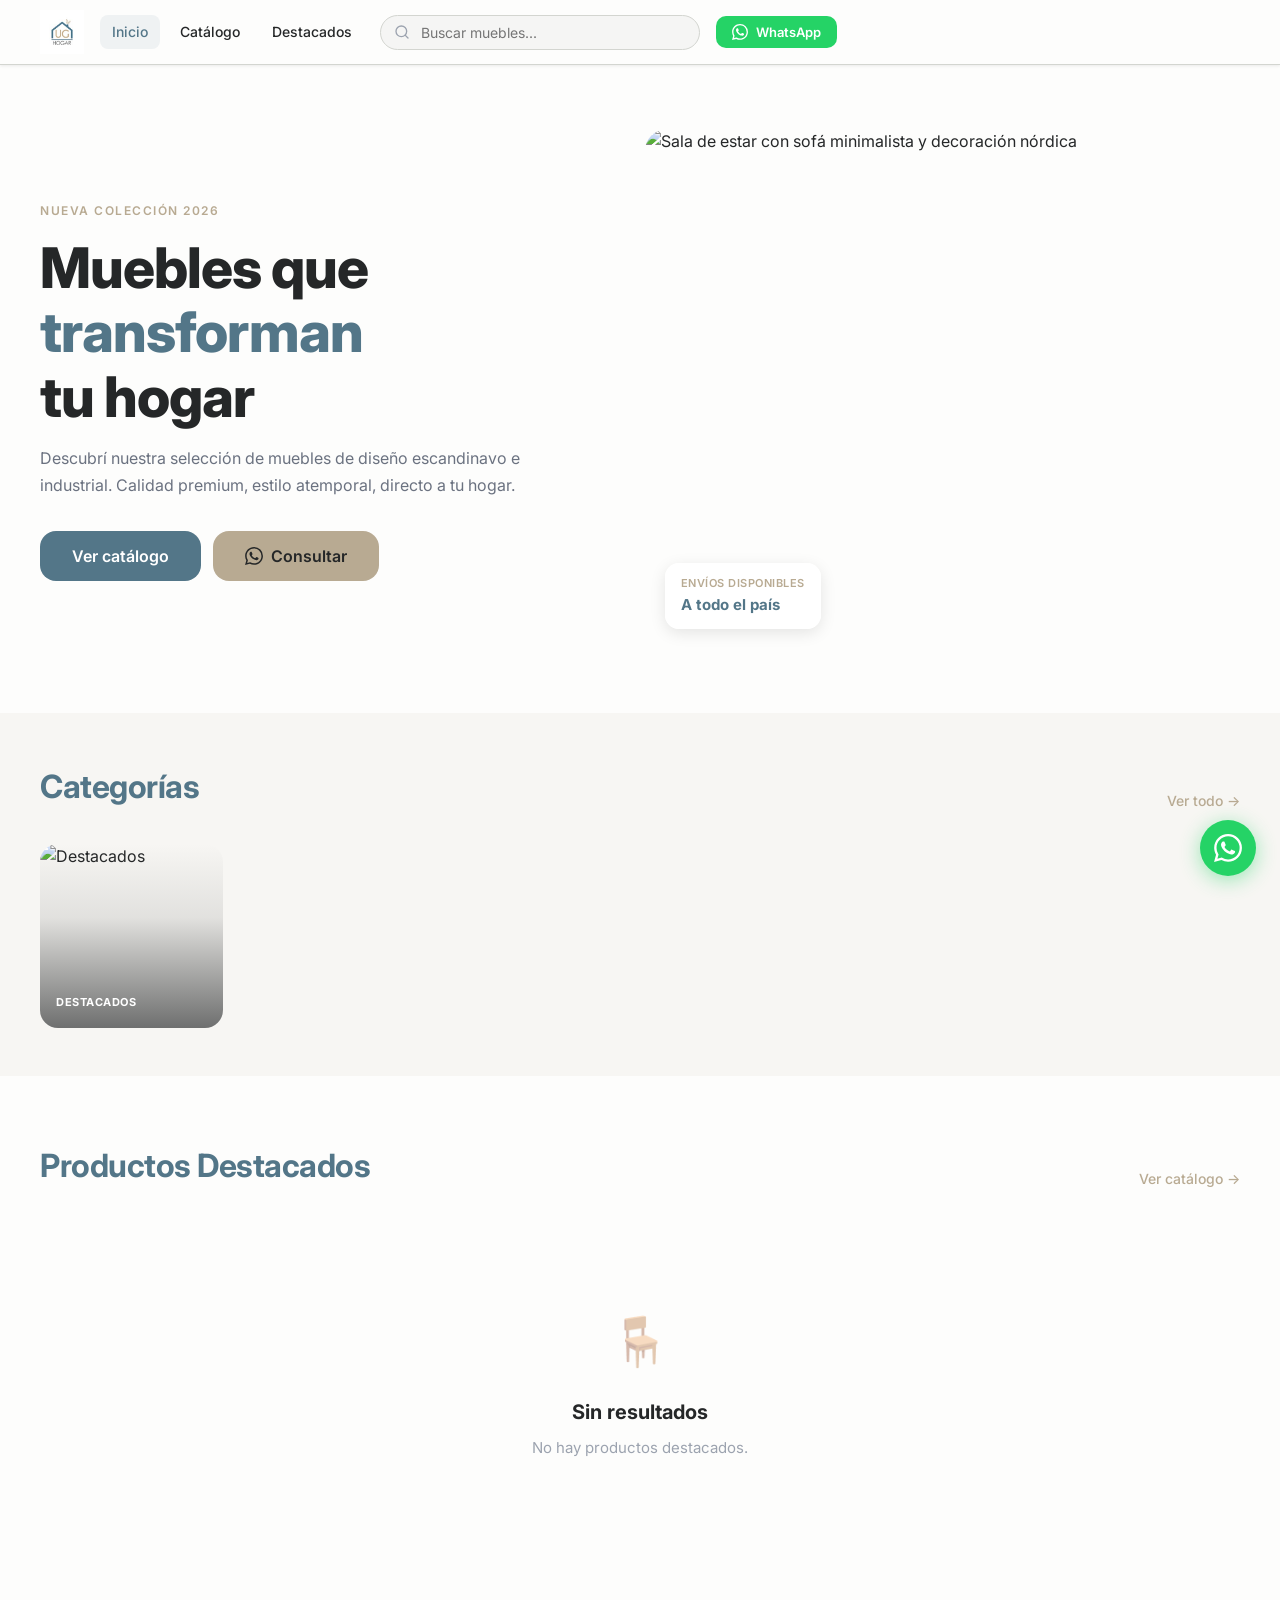
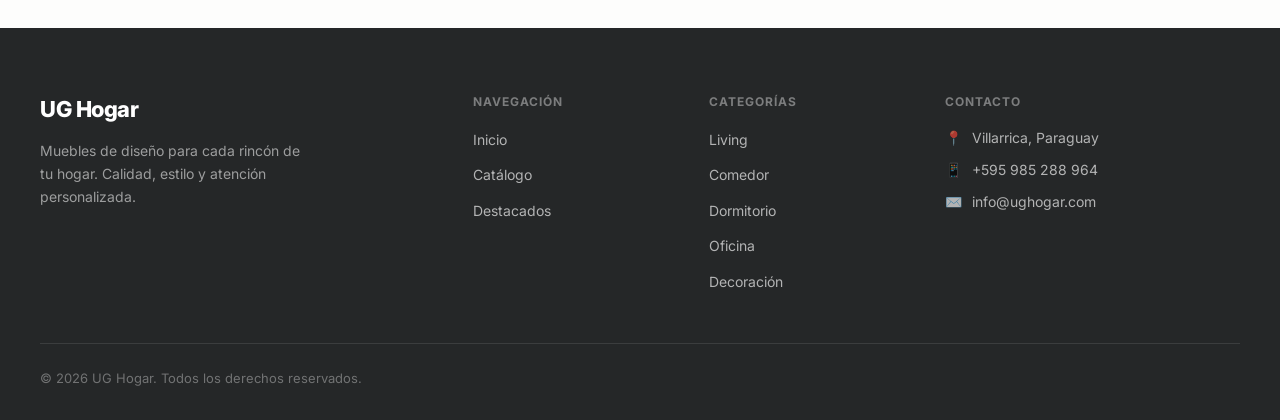
==== commit dae5bd76: "fix ui, share details product" ====
--- a/index.html
+++ b/index.html
@@ -17,10 +17,7 @@
     <div class="container">
       <div class="header__inner">
         <a href="index.html" class="header__logo">
-          <div>
-            <div class="header__logo-text">UG Hogar</div>
-            <div class="header__logo-sub">Muebles & Diseño</div>
-          </div>
+          <img src="assets/img/brand/ug-logo.jpg" alt="UG Hogar" class="header__logo-img" loading="eager">
         </a>
 
         <nav class="header__nav" aria-label="Navegación principal">
--- a/assets/css/styles.css
+++ b/assets/css/styles.css
@@ -179,19 +179,10 @@
   text-decoration: none;
 }
 
-.header__logo-text {
-  font-size: 20px;
-  font-weight: 800;
-  color: var(--primary);
-  letter-spacing: -0.5px;
-}
-
-.header__logo-sub {
-  font-size: 11px;
-  font-weight: 500;
-  color: var(--secondary);
-  letter-spacing: 0.5px;
-  text-transform: uppercase;
+.header__logo-img {
+  height: 44px;
+  width: auto;
+  object-fit: contain;
 }
 
 .header__nav {
@@ -267,11 +258,6 @@
   background: rgba(0,0,0,0.05);
 }
 
-@media (min-width: 640px) {
-  .header__logo-sub {
-    display: block;
-  }
-}
 
 @media (min-width: 1024px) {
   .header__nav {
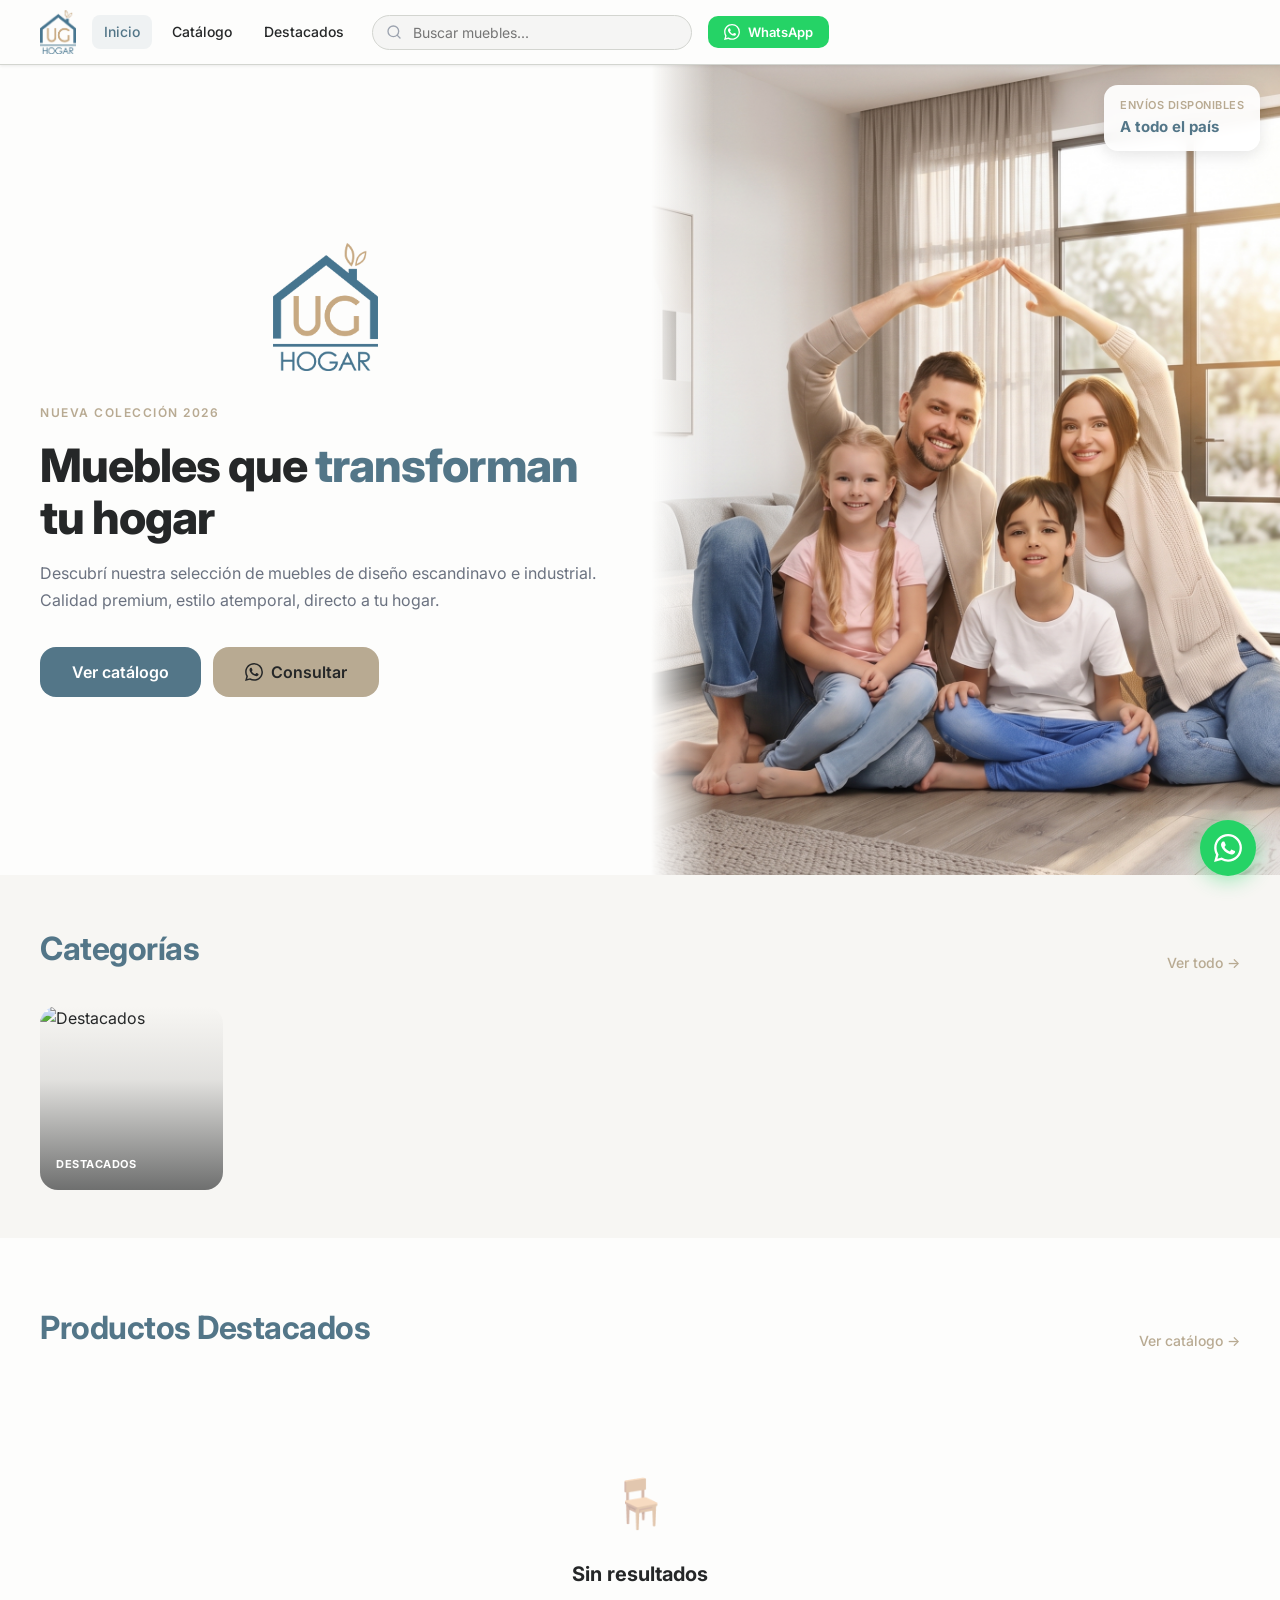
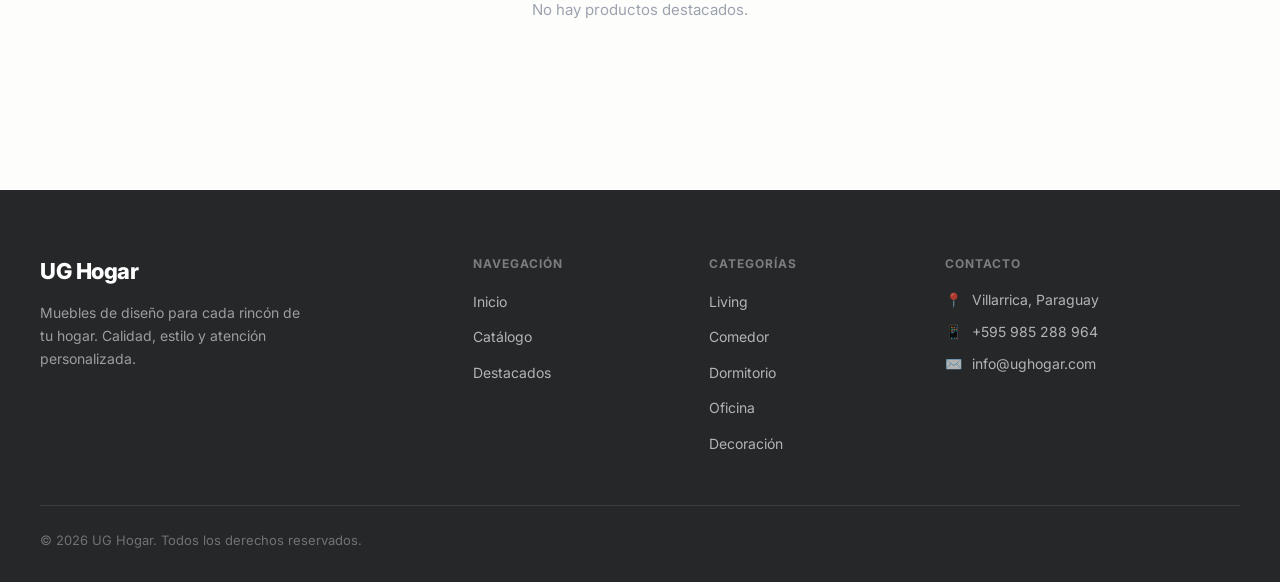
==== commit 0232b53f: "fix hero and filters Co-Authored-By: Claude Sonnet 5 <noreply@anthropic.com>" ====
--- a/index.html
+++ b/index.html
@@ -17,7 +17,7 @@
     <div class="container">
       <div class="header__inner">
         <a href="index.html" class="header__logo">
-          <img src="assets/img/brand/ug-logo.jpg" alt="UG Hogar" class="header__logo-img" loading="eager">
+          <img src="assets/img/brand/ug-logo.png" alt="UG Hogar" class="header__logo-img" loading="eager">
         </a>
 
         <nav class="header__nav" aria-label="Navegación principal">
@@ -77,46 +77,44 @@
   <main>
     <!-- ===== HERO ===== -->
     <section class="hero">
-      <div class="container">
-        <div class="hero__inner">
-          <div class="hero__content">
-            <span class="hero__eyebrow">Nueva Colección 2026</span>
-            <h1 class="hero__title">
-              Muebles que<br>
-              <span>transforman</span><br>
-              tu hogar
-            </h1>
-            <p class="hero__description">
-              Descubrí nuestra selección de muebles de diseño escandinavo e industrial.
-              Calidad premium, estilo atemporal, directo a tu hogar.
-            </p>
-            <div class="hero__actions">
-              <a href="pages/catalog.html" class="btn btn--primary btn--lg">
-                Ver catálogo
-              </a>
-              <a
-                href="https://wa.me/595985288964?text=Hola,%20me%20gustaría%20conocer%20más%20sobre%20sus%20productos."
-                class="btn btn--secondary btn--lg"
-                target="_blank"
-                rel="noopener"
-              >
-                <svg width="18" height="18" viewBox="0 0 24 24" fill="currentColor" aria-hidden="true"><path d="M17.472 14.382c-.297-.149-1.758-.867-2.03-.967-.273-.099-.471-.148-.67.15-.197.297-.767.966-.94 1.164-.173.199-.347.223-.644.075-.297-.15-1.255-.463-2.39-1.475-.883-.788-1.48-1.761-1.653-2.059-.173-.297-.018-.458.13-.606.134-.133.298-.347.446-.52.149-.174.198-.298.298-.497.099-.198.05-.371-.025-.52-.075-.149-.669-1.612-.916-2.207-.242-.579-.487-.5-.669-.51-.173-.008-.371-.01-.57-.01-.198 0-.52.074-.792.372-.272.297-1.04 1.016-1.04 2.479 0 1.462 1.065 2.875 1.213 3.074.149.198 2.096 3.2 5.077 4.487.709.306 1.262.489 1.694.625.712.227 1.36.195 1.871.118.571-.085 1.758-.719 2.006-1.413.248-.694.248-1.289.173-1.413-.074-.124-.272-.198-.57-.347m-5.421 7.403h-.004a9.87 9.87 0 01-5.031-1.378l-.361-.214-3.741.982.998-3.648-.235-.374a9.86 9.86 0 01-1.51-5.26c.001-5.45 4.436-9.884 9.888-9.884 2.64 0 5.122 1.03 6.988 2.898a9.825 9.825 0 012.893 6.994c-.003 5.45-4.437 9.884-9.885 9.884m8.413-18.297A11.815 11.815 0 0012.05 0C5.495 0 .16 5.335.157 11.892c0 2.096.547 4.142 1.588 5.945L.057 24l6.305-1.654a11.882 11.882 0 005.683 1.448h.005c6.554 0 11.89-5.335 11.893-11.893a11.821 11.821 0 00-3.48-8.413z"/></svg>
-                Consultar
-              </a>
-            </div>
-          </div>
-
-          <div class="hero__image-wrap">
-            <img
-              src="https://images.unsplash.com/photo-1555041469-a586c61ea9bc?w=1200&q=85"
-              alt="Sala de estar con sofá minimalista y decoración nórdica"
-              class="hero__image"
-              loading="eager"
-            />
-            <div class="hero__badge">
-              <div class="hero__badge-label">Envíos disponibles</div>
-              <div class="hero__badge-value">A todo el país</div>
-            </div>
+      <div class="hero__inner">
+        <div class="hero__content">
+          <img src="assets/img/brand/ug-logo.png" alt="UG Hogar" class="hero__logo" loading="eager">
+          <span class="hero__eyebrow">Nueva Colección 2026</span>
+          <h1 class="hero__title">
+            Muebles que <span>transforman</span><br>
+            tu hogar
+          </h1>
+          <p class="hero__description">
+            Descubrí nuestra selección de muebles de diseño escandinavo e industrial.
+            Calidad premium, estilo atemporal, directo a tu hogar.
+          </p>
+          <div class="hero__actions">
+            <a href="pages/catalog.html" class="btn btn--primary btn--lg">
+              Ver catálogo
+            </a>
+            <a
+              href="https://wa.me/595985288964?text=Hola,%20me%20gustaría%20conocer%20más%20sobre%20sus%20productos."
+              class="btn btn--secondary btn--lg"
+              target="_blank"
+              rel="noopener"
+            >
+              <svg width="18" height="18" viewBox="0 0 24 24" fill="currentColor" aria-hidden="true"><path d="M17.472 14.382c-.297-.149-1.758-.867-2.03-.967-.273-.099-.471-.148-.67.15-.197.297-.767.966-.94 1.164-.173.199-.347.223-.644.075-.297-.15-1.255-.463-2.39-1.475-.883-.788-1.48-1.761-1.653-2.059-.173-.297-.018-.458.13-.606.134-.133.298-.347.446-.52.149-.174.198-.298.298-.497.099-.198.05-.371-.025-.52-.075-.149-.669-1.612-.916-2.207-.242-.579-.487-.5-.669-.51-.173-.008-.371-.01-.57-.01-.198 0-.52.074-.792.372-.272.297-1.04 1.016-1.04 2.479 0 1.462 1.065 2.875 1.213 3.074.149.198 2.096 3.2 5.077 4.487.709.306 1.262.489 1.694.625.712.227 1.36.195 1.871.118.571-.085 1.758-.719 2.006-1.413.248-.694.248-1.289.173-1.413-.074-.124-.272-.198-.57-.347m-5.421 7.403h-.004a9.87 9.87 0 01-5.031-1.378l-.361-.214-3.741.982.998-3.648-.235-.374a9.86 9.86 0 01-1.51-5.26c.001-5.45 4.436-9.884 9.888-9.884 2.64 0 5.122 1.03 6.988 2.898a9.825 9.825 0 012.893 6.994c-.003 5.45-4.437 9.884-9.885 9.884m8.413-18.297A11.815 11.815 0 0012.05 0C5.495 0 .16 5.335.157 11.892c0 2.096.547 4.142 1.588 5.945L.057 24l6.305-1.654a11.882 11.882 0 005.683 1.448h.005c6.554 0 11.89-5.335 11.893-11.893a11.821 11.821 0 00-3.48-8.413z"/></svg>
+              Consultar
+            </a>
+          </div>
+        </div>
+
+        <div class="hero__image-wrap">
+          <img
+            src="assets/img/hero/familia.jpg"
+            alt="Familia sonriente en su hogar"
+            class="hero__image"
+            loading="eager"
+          />
+          <div class="hero__badge">
+            <div class="hero__badge-label">Envíos disponibles</div>
+            <div class="hero__badge-value">A todo el país</div>
           </div>
         </div>
       </div>
--- a/assets/css/styles.css
+++ b/assets/css/styles.css
@@ -277,18 +277,21 @@
 
 /* --- Hero Section --- */
 .hero {
-  padding: 40px 0;
   overflow: hidden;
 }
 
 .hero__inner {
   display: flex;
   flex-direction: column;
-  gap: 32px;
 }
 
 .hero__content {
   order: 2;
+  padding: 40px 16px;
+}
+
+.hero__logo {
+  display: none;
 }
 
 .hero__eyebrow {
@@ -302,7 +305,7 @@
 }
 
 .hero__title {
-  font-size: 36px;
+  font-size: 30px;
   font-weight: 800;
   line-height: 1.15;
   color: var(--text);
@@ -319,7 +322,6 @@
   color: #6b7280;
   line-height: 1.7;
   margin-bottom: 32px;
-  max-width: 480px;
 }
 
 .hero__actions {
@@ -330,10 +332,18 @@
 
 .hero__image-wrap {
   order: 1;
-  border-radius: var(--radius-card);
   overflow: hidden;
   aspect-ratio: 4/3;
   position: relative;
+  width: 100%;
+}
+
+.hero__image-wrap::after {
+  content: "";
+  position: absolute;
+  inset: 0;
+  background: linear-gradient(to bottom, transparent 75%, var(--bg) 100%);
+  pointer-events: none;
 }
 
 .hero__image {
@@ -349,8 +359,8 @@
 
 .hero__badge {
   position: absolute;
-  bottom: 20px;
-  left: 20px;
+  top: 20px;
+  right: 20px;
   background: rgba(255,255,255,0.92);
   backdrop-filter: blur(8px);
   border-radius: 14px;
@@ -374,31 +384,44 @@
 
 @media (min-width: 640px) {
   .hero__title {
-    font-size: 48px;
+    font-size: 40px;
+  }
+  .hero__content {
+    padding: 40px 24px;
   }
 }
 
 @media (min-width: 1024px) {
-  .hero {
-    padding: 64px 0;
-  }
   .hero__inner {
     flex-direction: row;
-    align-items: center;
-    gap: 64px;
+    align-items: stretch;
+    min-height: 90vh;
   }
   .hero__content {
     order: 1;
     flex: 1;
+    padding: 64px 40px;
+    display: flex;
+    flex-direction: column;
+    justify-content: center;
+  }
+  .hero__logo {
+    display: block;
+    height: 128px;
+    width: auto;
+    object-fit: contain;
+    margin: 0 auto 32px;
   }
   .hero__image-wrap {
     order: 2;
     flex: 1.1;
     aspect-ratio: unset;
-    height: 520px;
+  }
+  .hero__image-wrap::after {
+    background: linear-gradient(to right, var(--bg), transparent 10%);
   }
   .hero__title {
-    font-size: 56px;
+    font-size: 46px;
   }
 }
 
@@ -662,10 +685,26 @@
 
 /* --- Filter Bar --- */
 .filter-bar {
-  display: flex;
+  display: none;
   flex-wrap: wrap;
   gap: 8px;
   margin-bottom: 32px;
+}
+
+.filter-toggle-btn {
+  display: inline-flex;
+  align-items: center;
+  gap: 8px;
+  margin-bottom: 16px;
+}
+
+@media (min-width: 1024px) {
+  .filter-bar {
+    display: flex;
+  }
+  .filter-toggle-btn {
+    display: none;
+  }
 }
 
 .filter-pill {
@@ -1103,6 +1142,70 @@
   color: var(--primary);
 }
 
+/* --- Filter drawer (mobile) --- */
+.filter-drawer {
+  display: none;
+  position: fixed;
+  inset: 0;
+  z-index: 150;
+  background: rgba(0,0,0,0.5);
+}
+
+.filter-drawer--open {
+  display: block;
+}
+
+.filter-drawer__panel {
+  position: absolute;
+  top: 0;
+  right: 0;
+  bottom: 0;
+  width: min(320px, 100%);
+  background: var(--bg);
+  padding: 24px;
+  display: flex;
+  flex-direction: column;
+  overflow-y: auto;
+}
+
+.filter-drawer__header {
+  display: flex;
+  align-items: center;
+  justify-content: space-between;
+  margin-bottom: 16px;
+}
+
+.filter-drawer__title {
+  font-size: 18px;
+  font-weight: 700;
+  color: var(--text);
+}
+
+.filter-drawer__close {
+  padding: 8px;
+  border-radius: 8px;
+}
+
+.filter-drawer .filter-bar {
+  display: flex;
+  flex-direction: column;
+  gap: 8px;
+  margin-bottom: 0;
+}
+
+.filter-drawer .filter-pill {
+  width: 100%;
+  text-align: left;
+  padding: 12px 16px;
+  border-radius: 10px;
+}
+
+@media (min-width: 1024px) {
+  .filter-drawer {
+    display: none !important;
+  }
+}
+
 /* --- Utility --- */
 .visually-hidden {
   position: absolute;
